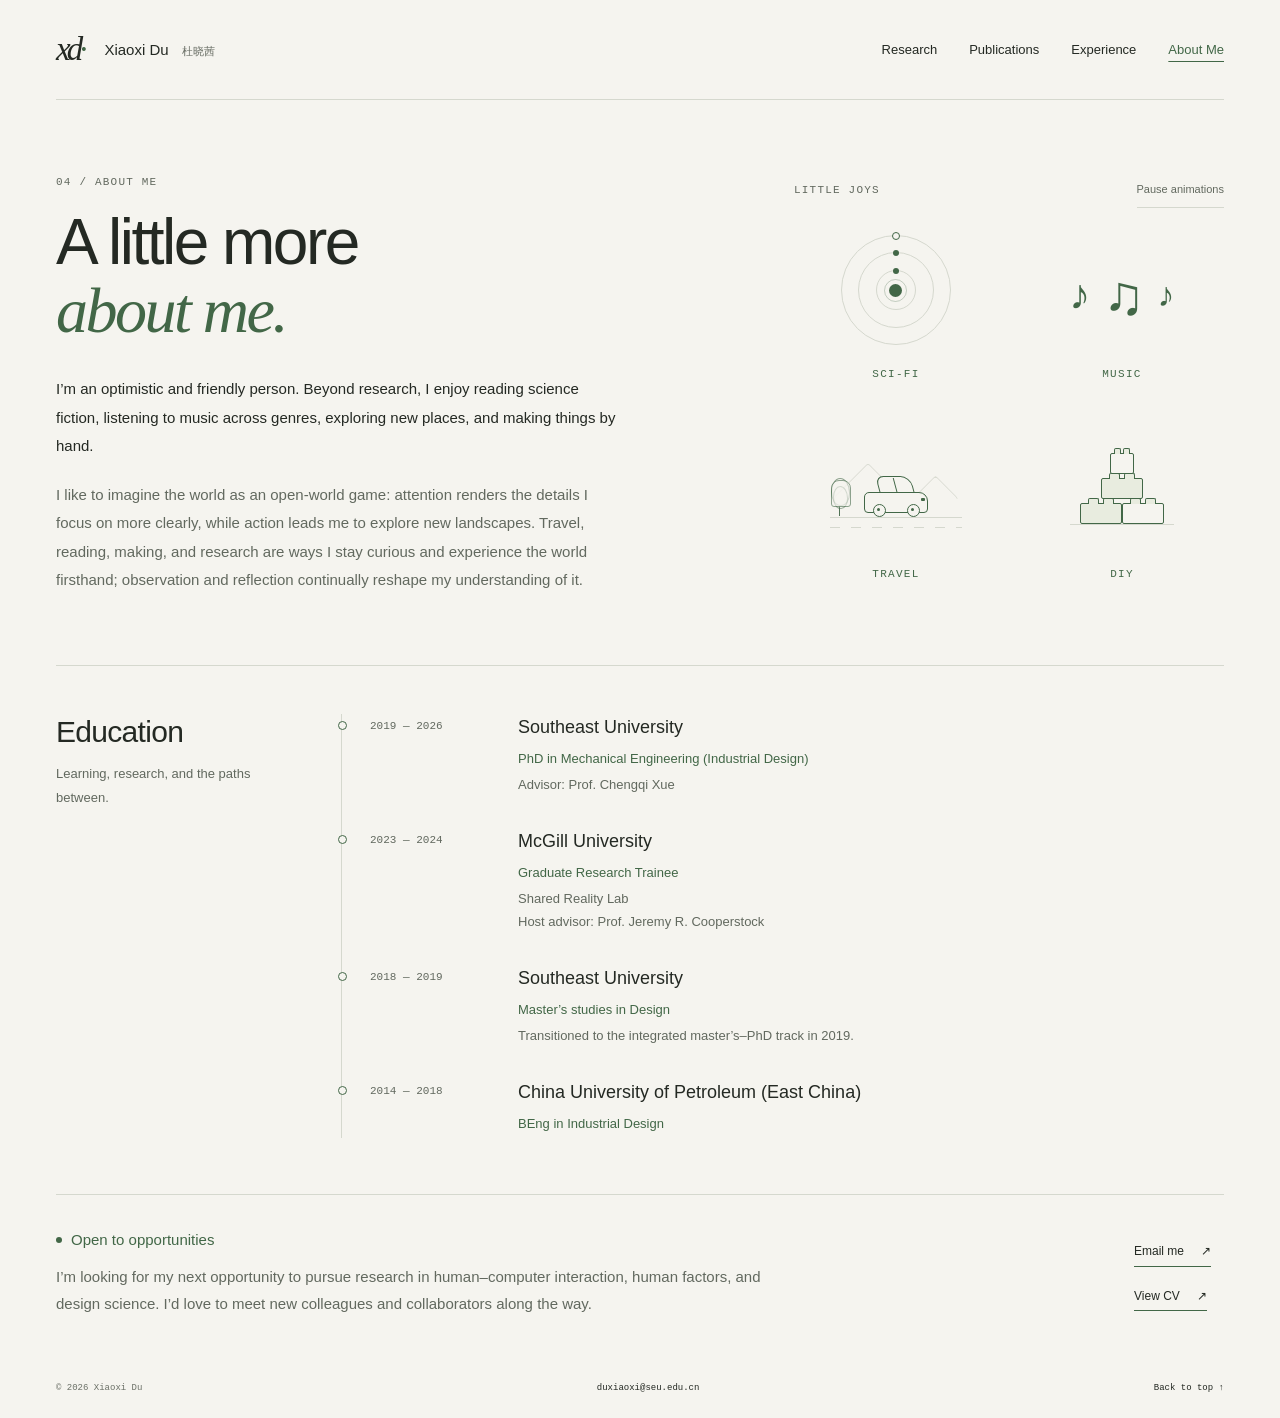
==== about.html @ 515bb48b "Add personal About Me page with animated interests, education, and opportunities" ====
<!doctype html>
<html lang="en">
<head>
  <meta charset="utf-8">
  <meta name="viewport" content="width=device-width, initial-scale=1">
  <meta name="description" content="Meet Xiaoxi Du: an HCI researcher with a designer’s curiosity, a love of science fiction, music, travel, and making, and an interest in new research opportunities.">
  <meta name="theme-color" content="#f5f4ef">
  <meta property="og:title" content="About Me — Xiaoxi Du">
  <meta property="og:description" content="Staying curious through travel, reading, making, and research.">
  <meta property="og:type" content="website">
  <title>About Me — Xiaoxi Du</title>
  <link rel="icon" href="./favicon.svg" type="image/svg+xml">
  <link rel="stylesheet" href="./styles.css?v=about-20261112">
  <link rel="stylesheet" href="./about.css?v=20261112">
  <script src="./about.js?v=20261112" defer></script>
</head>
<body data-page="about">
  <a class="skip-link" href="#main">Skip to content</a>
  <header class="header wrap site-header">
    <a class="identity" href="./index.html" aria-label="Xiaoxi Du, home"><span class="monogram" aria-hidden="true">xd<span>·</span></span><span>Xiaoxi Du <span class="name-zh" lang="zh">杜晓茜</span></span></a>
    <nav class="site-nav" aria-label="Main navigation"><a href="./index.html#research">Research</a><a href="./index.html#publications">Publications</a><a href="./index.html#experience">Experience</a><a href="./about.html" aria-current="page">About Me</a></nav>
  </header>
  <main id="main" class="about-page wrap">
    <div class="ab-top">
      <section class="ab-copy" aria-labelledby="ab-title">
        <div class="ab-eyebrow">04 / ABOUT ME</div>
        <h1 id="ab-title">A little more<br><em>about me.</em></h1>
        <p class="ab-personal">I’m an optimistic and friendly person. Beyond research, I enjoy reading science fiction, listening to music across genres, exploring new places, and making things by hand.</p>
        <p>I like to imagine the world as an open-world game: attention renders the details I focus on more clearly, while action leads me to explore new landscapes. Travel, reading, making, and research are ways I stay curious and experience the world firsthand; observation and reflection continually reshape my understanding of it.</p>
      </section>
      <section class="ab-interests" aria-label="Science fiction, music, travel, and making">
        <div class="ab-interests-heading"><span class="ab-eyebrow" id="ab-interests-title">LITTLE JOYS</span><button type="button" id="ab-motion-toggle" class="ab-motion" hidden aria-controls="ab-hobby-grid">Play animations</button></div>
        <div class="ab-hobbies" id="ab-hobby-grid" data-motion="paused" data-auto-motion="true">
          <figure class="ab-hobby"><div class="ab-scene" role="img" aria-label="Three planets orbit a small sun"><div class="ab-solar" aria-hidden="true"><span class="ab-sun"></span><span class="ab-orbit ab-orbit-one ab-animated"><span class="ab-planet"></span></span><span class="ab-orbit ab-orbit-two ab-animated"><span class="ab-planet"></span></span><span class="ab-orbit ab-orbit-three ab-animated"><span class="ab-planet"></span></span></div></div><figcaption>SCI-FI</figcaption></figure>
          <figure class="ab-hobby"><div class="ab-scene" role="img" aria-label="Three musical notes gently bounce"><div class="ab-notes" aria-hidden="true"><span class="ab-note ab-animated">♪</span><span class="ab-note ab-animated">♫</span><span class="ab-note ab-animated">♪</span></div></div><figcaption>MUSIC</figcaption></figure>
          <figure class="ab-hobby"><div class="ab-scene" role="img" aria-label="A small car travels past trees and distant mountains"><div class="ab-road-scene" aria-hidden="true"><div class="ab-hills ab-animated"><span class="ab-hill-segment"></span><span class="ab-hill-segment"></span></div><span class="ab-tree ab-tree-one ab-animated"></span><span class="ab-tree ab-tree-two ab-animated"></span><span class="ab-tree ab-tree-three ab-animated"></span><span class="ab-road"></span><span class="ab-road-dashes ab-animated"></span><div class="ab-car ab-animated"><span class="ab-car-roof"></span><span class="ab-car-body"></span><span class="ab-wheel ab-wheel-left ab-animated"></span><span class="ab-wheel ab-wheel-right ab-animated"></span></div></div></div><figcaption>TRAVEL</figcaption></figure>
          <figure class="ab-hobby"><div class="ab-scene" role="img" aria-label="Four building blocks stack into a small structure"><div class="ab-building" aria-hidden="true"><span class="ab-base"></span><span class="ab-brick ab-brick-one ab-animated"></span><span class="ab-brick ab-brick-two ab-animated"></span><span class="ab-brick ab-brick-three ab-animated"></span><span class="ab-brick ab-brick-four ab-animated"></span></div></div><figcaption>DIY</figcaption></figure>
        </div>
      </section>

    </div>
    <section class="ab-education" aria-labelledby="ab-education-title">
      <div class="ab-education-heading"><h2 id="ab-education-title">Education</h2><p>Learning, research, and the paths between.</p></div>
      <div class="ab-timeline">
        <article class="ab-education-entry"><span class="ab-date">2019 — 2026</span><div><h3>Southeast University</h3><p class="ab-degree">PhD in Mechanical Engineering (Industrial Design)</p><p>Advisor: Prof. Chengqi Xue</p></div></article>
        <article class="ab-education-entry"><span class="ab-date">2023 — 2024</span><div><h3>McGill University</h3><p class="ab-degree">Graduate Research Trainee</p><p>Shared Reality Lab<br>Host advisor: Prof. Jeremy R. Cooperstock</p></div></article>
        <article class="ab-education-entry"><span class="ab-date">2018 — 2019</span><div><h3>Southeast University</h3><p class="ab-degree">Master’s studies in Design</p><p>Transitioned to the integrated master’s–PhD track in 2019.</p></div></article>
        <article class="ab-education-entry"><span class="ab-date">2014 — 2018</span><div><h3>China University of Petroleum (East China)</h3><p class="ab-degree">BEng in Industrial Design</p></div></article>
      </div>
    </section>
    <section class="ab-next" id="contact" aria-labelledby="ab-open-title">
      <div><h2 class="ab-open" id="ab-open-title">Open to opportunities</h2><p>I’m looking for my next opportunity to pursue research in human–computer interaction, human factors, and design science. I’d love to meet new colleagues and collaborators along the way.</p></div>
      <div class="ab-contact"><a href="mailto:duxiaoxi@seu.edu.cn">Email me <span aria-hidden="true">↗</span></a><a href="./cv.html">View CV <span aria-hidden="true">↗</span></a></div>
    </section>
  </main>
  <footer class="footer wrap"><span>© 2026 Xiaoxi Du</span><a href="mailto:duxiaoxi@seu.edu.cn">duxiaoxi@seu.edu.cn</a><a href="#main">Back to top ↑</a></footer>
</body>
</html>
---- styles.css ----
:root{--paper:#f5f4ef;--ink:#242923;--muted:#6b7067;--line:#d5d8ce;--green:#426747;--soft:#e8ecdf;--serif:Georgia,'Times New Roman',serif;--sans:'Helvetica Neue',Arial,sans-serif;--mono:Consolas,'Courier New',monospace}*{box-sizing:border-box}html{scroll-behavior:smooth;scroll-padding-top:90px}body{margin:0;background:var(--paper);color:var(--ink);font-family:var(--sans);font-size:16px;-webkit-font-smoothing:antialiased}::selection{background:#cedbbd;color:#1d3521}a{color:inherit;text-decoration:none}button{font:inherit}button,a{-webkit-tap-highlight-color:transparent}a:focus-visible,button:focus-visible,[tabindex]:focus-visible{outline:2px solid var(--green);outline-offset:7px}p{line-height:1.75}h1,h2,h3,h4,p{margin-top:0}h1,h2,h3,h4{font-weight:400}em{font-family:var(--serif);font-weight:400}svg{display:block}.wrap{width:calc(100% - 112px);max-width:1328px;margin:auto}.skip-link{position:fixed;top:-60px;left:20px;z-index:10;background:var(--ink);color:white;padding:12px}.skip-link:focus{top:10px}.header{height:100px;display:flex;align-items:center;justify-content:space-between;border-bottom:1px solid var(--line)}.identity{display:flex;align-items:center;gap:16px;font-size:15px;font-weight:500}.monogram{font-family:var(--serif);font-style:italic;font-size:33px;letter-spacing:-4px;padding-right:5px}.monogram span{color:var(--green)}.name-zh{font-size:11px;font-weight:400;color:var(--muted);padding-left:9px}.header nav{display:flex;align-items:center;gap:32px;font-size:13px}.header nav a{transition:color .2s}.header nav a:hover{color:var(--green)}.nav-contact{margin-left:18px}.nav-contact span{padding-left:8px}.hero{padding-top:39px}.eyebrow,.edition,.figure-top,.stage-coordinate,.diagram-label,.research-title>span,.keywords,.timeline-date,.publication-year,.publication-tag,.publication-count,.publication-note,.footer,.heading-note{font-family:var(--mono);font-weight:400}.eyebrow{font-size:11px;letter-spacing:1.4px;line-height:1.7}.status-dot{display:inline-block;width:6px;height:6px;border-radius:50%;background:var(--green);margin:0 9px 1px 0}.hero-top{display:flex;justify-content:space-between;align-items:center}.edition{font-size:10px;letter-spacing:1.2px;color:var(--muted)}.hero-grid{display:grid;grid-template-columns:1.12fr 1fr;gap:35px;align-items:center;padding:40px 0 42px}.hero h1{font-size:clamp(58px,6.45vw,93px);line-height:.99;letter-spacing:-4.5px;margin:0 0 27px;font-weight:400}.hero h1 em{color:var(--green);letter-spacing:-4px}.hero-description{font-size:16px;max-width:365px;color:var(--muted);line-height:1.65;margin-bottom:28px}.hero-links{display:flex;align-items:center;gap:27px}.button{display:inline-flex;align-items:center;gap:28px;background:var(--ink);color:var(--paper);font-size:12px;padding:16px 20px;border:1px solid var(--ink);transition:background .2s,transform .2s}.button:hover{background:var(--green);transform:translateY(-2px)}.text-link{font-size:12px;padding:5px 0;border-bottom:1px solid var(--ink)}.text-link span{margin-left:12px}.text-link:hover{color:var(--green)}.interaction-panel{max-width:540px;width:100%;margin-left:auto;margin-top:12px}.figure-top{display:flex;justify-content:space-between;font-size:9px;letter-spacing:1.2px;padding:0 10px;color:var(--muted)}.live-label{display:flex;align-items:center;gap:7px}.live-label span{width:4px;height:4px;background:var(--green);border-radius:50%}.intent-stage{position:relative;cursor:crosshair;touch-action:pan-y}.intent-stage svg{width:100%;height:auto}.diagram-label{font-size:9px;letter-spacing:2px;fill:var(--muted)}.accent-label{fill:var(--green)}.stage-coordinate{display:flex;justify-content:space-between;font-size:8px;letter-spacing:1px;color:var(--muted);padding:0 10px}.figure-caption{font-size:11px;line-height:1.8;margin:23px 10px 0;padding-left:24px;position:relative}.caption-arrow{position:absolute;left:0;color:var(--green);font-size:17px}.caption-muted{color:var(--muted);font-size:10px}.hero-foot{display:flex;align-items:center;justify-content:space-between;border-top:1px solid var(--line);padding:22px 0;color:var(--muted);font-size:10px}.hero-foot a{color:var(--ink)}.hero-foot a span{margin-left:25px}.section{padding-top:112px;scroll-margin-top:10px}.section-heading{display:grid;grid-template-columns:1fr 2.6fr;gap:35px;align-items:start}.section-heading>.eyebrow{padding-top:12px}h2{font-size:clamp(38px,4vw,58px);line-height:1.13;letter-spacing:-2px;margin-bottom:30px}h2 em{color:var(--green)}.section-intro{margin:0 0 43px calc((100% - 35px)/3.6 + 35px);max-width:510px;color:var(--muted);font-size:15px}.research-list{border-top:1px solid var(--line)}.research-row{display:grid;grid-template-columns:40px 1fr 1.25fr 100px;align-items:start;gap:26px;padding:38px 0;border-bottom:1px solid var(--line)}.row-number{font-family:var(--mono);font-size:10px;color:var(--muted);padding-top:7px}.research-title h3{font-size:26px;letter-spacing:-.8px;margin-bottom:11px}.research-title>span{font-size:8px;letter-spacing:1px;color:var(--muted)}.research-detail p{font-size:13px;line-height:1.8;color:var(--muted);margin-bottom:18px;max-width:470px}.keywords{display:flex;flex-wrap:wrap;gap:9px;font-size:9px;color:var(--green)}.keywords span{background:var(--soft);padding:5px 8px}.research-glyph{width:80px;height:70px;margin-left:auto;color:var(--green);opacity:.8}.heading-note{font-size:10px;color:var(--muted);margin:-12px 0 35px;line-height:1.8}.publication-toolbar{display:flex;align-items:center;justify-content:space-between;padding:6px 0 21px;border-bottom:1px solid var(--line)}.filters{display:flex;gap:9px;flex-wrap:wrap}.filters button{border:0;background:transparent;color:var(--muted);padding:9px 13px;font-size:11px;cursor:pointer;border-radius:2px;transition:background .2s,color .2s}.filters button:hover{background:var(--soft);color:var(--ink)}.filters button.active{background:var(--ink);color:var(--paper)}.filters button span{font-family:var(--mono);font-size:8px;margin-left:4px;opacity:.7}.publication-count{font-size:9px;color:var(--muted)}.publication-item{display:grid;grid-template-columns:80px 1fr 120px;gap:25px;padding:27px 0;border-bottom:1px solid var(--line)}.publication-year{font-size:11px;color:var(--muted);padding-top:5px}.publication-item h3{font-size:19px;line-height:1.5;letter-spacing:-.25px;max-width:890px;margin-bottom:10px}.publication-item h3 a:hover{text-decoration:underline;text-underline-offset:4px;text-decoration-thickness:1px}.publication-authors{font-size:11px;color:var(--muted);margin-bottom:6px;line-height:1.7}.publication-authors strong{color:var(--ink);font-weight:500;border-bottom:1px solid #abb69e}.publication-venue{font-size:11px;color:var(--muted);line-height:1.6;margin:0}.publication-tag{font-size:8px;color:var(--green);letter-spacing:.3px;display:block;text-align:right;padding-top:7px;line-height:1.6}.publication-note{font-size:9px;line-height:1.8;color:var(--muted);margin-top:20px}.about{padding-bottom:110px}.about-grid{display:grid;grid-template-columns:1.3fr 1fr;gap:110px;margin-top:20px}.about-copy{max-width:590px}.about-copy .large-copy{font-size:23px;line-height:1.5;letter-spacing:-.3px;color:var(--ink);margin-bottom:23px}.about-copy p{font-size:13px;color:var(--muted);line-height:1.9;margin-bottom:19px}.about-copy .text-link{display:inline-block;margin-top:10px}.trajectory{border-left:1px solid var(--line);padding-left:40px}.trajectory>.eyebrow{font-size:9px;color:var(--muted);margin-bottom:28px}.timeline-entry{position:relative;margin-bottom:27px}.timeline-entry:last-child{margin-bottom:0}.timeline-entry:before{content:'';position:absolute;left:-44px;top:5px;width:7px;height:7px;background:var(--paper);border:1px solid #899b7e;border-radius:50%}.timeline-date{font-size:9px;color:var(--muted);display:block;margin-bottom:8px}.timeline-entry h4{font-size:15px;line-height:1.5;margin-bottom:5px}.timeline-entry p{font-size:11px;line-height:1.7;color:var(--muted);margin-bottom:0}.practice-grid{display:grid;grid-template-columns:repeat(3,1fr);gap:40px;margin-top:65px;border-top:1px solid var(--line);padding-top:32px}.practice-grid .eyebrow{font-size:8px;color:var(--green)}.practice-grid h3{font-size:18px;line-height:1.45;letter-spacing:-.2px;margin:15px 0 12px}.practice-grid p{font-size:12px;line-height:1.9;color:var(--muted);margin-bottom:0}.contact{background:var(--ink);color:var(--paper)}.contact-inner{padding-top:65px;padding-bottom:54px}.contact .eyebrow{color:#b1bba6}.contact h2{font-size:clamp(42px,5.2vw,72px);margin-top:32px;line-height:1.1;letter-spacing:-2.5px}.contact h2 em{color:#bdcbaa}.contact-bottom{display:grid;grid-template-columns:1fr 1fr;gap:70px;align-items:end;margin-top:40px}.contact-bottom p{font-size:12px;color:#c0c5b9;max-width:360px;line-height:1.9;margin-bottom:0}.contact-email{font-size:clamp(17px,2.2vw,29px);letter-spacing:-.6px;padding-bottom:12px;border-bottom:1px solid #747c6d;display:flex;justify-content:space-between;align-items:center}.contact-email:hover{color:#bdcbaa}.footer{display:flex;justify-content:space-between;align-items:center;gap:20px;font-size:9px;padding-top:25px;padding-bottom:25px;color:var(--muted)}.footer a{color:var(--ink)}
/* Approved paper figures retain their full composition and open at full resolution. */
.publication-content,.publication-copy{min-width:0}.figure-open{overflow:hidden}.paper-figure-dialog{width:min(1180px,calc(100% - 40px),max(420px,calc(61vh * var(--figure-aspect,1) + 92px)),calc(var(--figure-native-width,1200px) + 92px));width:min(1180px,calc(100% - 40px),max(420px,calc(61dvh * var(--figure-aspect,1) + 92px)),calc(var(--figure-native-width,1200px) + 92px));max-height:92vh;max-height:92dvh;padding:0;border:1px solid var(--line);background:var(--paper);color:var(--ink)}.paper-figure-dialog::backdrop{background:rgba(24,30,24,.75)}.figure-dialog-content{padding:25px 30px 28px}.figure-dialog-header{display:flex;justify-content:space-between;align-items:center;gap:20px;margin-bottom:15px}.figure-dialog-close{padding:8px 10px;background:transparent;border:1px solid var(--line);font-size:12px;color:var(--ink);cursor:pointer}.figure-dialog-close span{margin-left:12px}.paper-figure-dialog h2{font-size:19px;line-height:1.5;letter-spacing:-.3px;margin:0 0 20px;max-width:850px}.figure-dialog-image{display:flex;justify-content:center;background:white;padding:15px}.figure-dialog-image img{display:block;max-width:100%;max-height:61vh;max-height:61dvh;width:auto;height:auto;object-fit:contain}.figure-dialog-caption{font-size:12px;line-height:1.7;margin:16px 0 12px;color:var(--muted)}.figure-dialog-links{display:flex;flex-wrap:wrap;gap:12px 30px;font-size:11px}.figure-dialog-links a{border-bottom:1px solid var(--line)}.figure-dialog-links a:hover{color:var(--green)}

@media(max-width:700px){.paper-figure-dialog{width:calc(100% - 20px);max-height:94vh;max-height:94dvh}.figure-dialog-content{padding:18px}.paper-figure-dialog h2{font-size:15px}.figure-dialog-image{padding:8px}.figure-dialog-image img{max-height:53vh;max-height:53dvh}.figure-dialog-caption{font-size:11px}.figure-dialog-header .eyebrow{font-size:9px}}
@media print{.publication-figure,.paper-figure-dialog{display:none}}

.publication-summary{max-width:65ch;margin:12px 0 0;font-size:13px;line-height:1.65;color:var(--ink)}
.publication-item.publication-item-compact{grid-template-columns:max-content minmax(0,1fr);padding:17px 0}
.publication-item-compact h3{margin-bottom:4px}
.publication-item-compact .publication-authors{margin-bottom:0}
.publication-corresponding{margin-left:1px;color:var(--green);font-weight:700}
.publication-reference{display:inline-block;margin-top:6px;font-size:11px;color:var(--green);text-decoration:underline;text-underline-offset:3px}
@media(max-width:360px){.hero .hero-copy h1{font-size:48px}.hero .hero-grid{grid-template-columns:minmax(0,1fr)}}
/* The CV shares the same type and visual language and also works on paper. */
.cv-main{max-width:900px;padding-top:65px;padding-bottom:70px}.cv-title{font-size:64px;letter-spacing:-3px;margin-bottom:12px}.cv-subtitle{color:var(--muted);font-size:15px}.cv-actions{display:flex;gap:24px;align-items:center;margin:27px 0 40px}.cv-actions button{cursor:pointer}.cv-section{border-top:1px solid var(--line);padding-top:25px;margin-top:30px}.cv-section h2{font-size:28px;letter-spacing:-.8px}.cv-section h3{font-size:17px;margin:23px 0 6px}.cv-section p,.cv-section li{font-size:13px;color:var(--muted);line-height:1.8}.cv-section ul{padding-left:19px}.cv-section .publication-item{grid-template-columns:50px 1fr;gap:20px;padding:20px 0}.cv-section .publication-tag{display:none}.cv-section .publication-item h3{font-size:14px;margin:0 0 8px}.cv-section .publication-authors,.cv-section .publication-venue{font-size:10px}
@media(min-width:1500px){.hero-grid{padding-top:60px;padding-bottom:60px}.hero h1{font-size:100px}}@media(max-width:1000px){.wrap{width:calc(100% - 64px)}.hero h1{font-size:68px;letter-spacing:-3.8px}.hero h1 em{letter-spacing:-3.8px}.hero-grid{gap:15px}.header nav{gap:20px}.name-zh{display:none}.research-row{grid-template-columns:27px .85fr 1.3fr 60px;gap:20px}.research-title h3{font-size:22px}.research-glyph{width:60px}.about-grid{gap:65px}.practice-grid{gap:27px}.publication-item{grid-template-columns:52px 1fr 80px;gap:20px}.section{padding-top:85px}}@media(max-width:700px){html{scroll-padding-top:28px}.wrap{width:calc(100% - 40px)}.header{height:78px}.identity{gap:11px;font-size:13px}.monogram{font-size:29px}.header nav{gap:17px;font-size:11px}.header nav a:nth-child(3),.nav-contact{display:none}.hero{padding-top:26px}.eyebrow{font-size:9px;letter-spacing:1px}.edition{font-size:8px}.hero-grid{grid-template-columns:1fr;padding-top:32px;padding-bottom:25px;gap:40px}.hero h1{font-size:clamp(56px,12.5vw,84px);line-height:1.02;letter-spacing:-3.6px}.hero h1 em{letter-spacing:-3px}.hero-description{font-size:14px;max-width:330px;margin-bottom:23px}.hero-links{gap:25px}.button{font-size:11px;padding:14px 16px}.interaction-panel{max-width:470px;margin:10px auto 0}.figure-top{font-size:8px}.figure-caption{margin-top:20px}.hero-foot{gap:20px;font-size:9px;line-height:1.7;align-items:start;padding:18px 0}.hero-foot>span{max-width:185px}.hero-foot a{text-align:right;max-width:115px}.hero-foot a span{margin-left:5px}.section{padding-top:65px}.section-heading{grid-template-columns:1fr;gap:20px}.section-heading>.eyebrow{padding-top:0}h2{font-size:38px;letter-spacing:-1.7px;margin-bottom:20px}.section-intro{margin:0 0 30px;font-size:14px}.research-row{grid-template-columns:25px 1fr 55px;gap:15px;padding:27px 0}.research-title h3{font-size:23px;margin-bottom:9px}.research-title>span{font-size:7px}.research-detail{grid-column:2/4;grid-row:2}.research-detail p{font-size:12px;margin-bottom:14px}.research-glyph{grid-column:3;grid-row:1;width:50px;height:50px}.keywords{font-size:8px}.heading-note{margin:0 0 25px;font-size:9px}.publication-toolbar{align-items:flex-start;gap:15px}.filters{gap:3px}.filters button{padding:8px 9px;font-size:10px}.publication-count{font-size:8px;padding-top:10px;white-space:nowrap}.publication-item{grid-template-columns:33px 1fr;gap:12px;padding:23px 0}.publication-year{font-size:9px}.publication-item h3{font-size:16px;line-height:1.5}.publication-authors,.publication-venue{font-size:10px}.publication-tag{grid-column:2;text-align:left;padding:0}.publication-note{font-size:8px}.about-grid{grid-template-columns:1fr;gap:40px;margin-top:4px}.about-copy .large-copy{font-size:21px}.about-copy p{font-size:13px}.trajectory{margin-left:4px;padding-left:27px}.timeline-entry:before{left:-31px}.practice-grid{grid-template-columns:1fr;gap:26px;margin-top:40px;padding-top:27px}.practice-grid article{max-width:460px}.practice-grid h3{margin:10px 0}.about{padding-bottom:65px}.contact-inner{padding-top:40px;padding-bottom:35px}.contact h2{font-size:43px;letter-spacing:-1.9px;margin-top:27px}.contact-bottom{grid-template-columns:1fr;gap:27px;margin-top:28px}.contact-email{font-size:24px}.footer{font-size:8px;padding-top:20px;padding-bottom:20px}.footer>span:nth-child(2){display:none}.cv-main{padding-top:35px}.cv-title{font-size:50px}.cv-section .publication-item{grid-template-columns:33px 1fr;gap:10px}}
/* Research framework: editable text and vector icons at every screen size. */
.research-framework{--framework-gap:48px;margin:0 0 52px}
.framework-heading,.framework-meta,.framework-label,.framework-loop p{font-family:var(--mono);font-weight:400;font-size:10px;letter-spacing:1.2px;line-height:1.6}
.framework-heading{padding-bottom:16px;margin-bottom:28px;border-bottom:1px solid var(--line);color:var(--green)}
.framework-stages{display:grid;grid-template-columns:repeat(3,minmax(0,1fr));gap:var(--framework-gap)}
.framework-card{position:relative;display:flex;flex-direction:column;min-width:0;padding:26px;background:#fbfbf7;border:1px solid var(--line);border-radius:22px;box-shadow:0 4px 16px rgba(36,41,35,.035)}
.framework-card:before{content:"";position:absolute;top:26px;left:26px;width:28px;height:2px;background:var(--green);border-radius:2px}
.framework-card:not(:last-child):after,.framework-process li:not(:last-child):after{content:"→";position:absolute;right:-38px;top:50%;width:28px;text-align:center;transform:translateY(-50%);font-size:26px;line-height:1;color:#809179}
.framework-meta{display:flex;align-items:center;gap:16px;min-height:32px;margin:12px 0 12px;padding-right:50px;font-size:clamp(8px,.75vw,10px);letter-spacing:1px;color:var(--green)}
.framework-letter{flex:none;font-family:var(--serif);font-style:italic;font-size:21px;line-height:1}
.framework-icon{position:absolute;right:24px;top:20px;width:48px;height:48px;color:var(--green)}
.framework-card h3{font-size:clamp(21px,2.1vw,28px);letter-spacing:-.5px;line-height:1.2;margin:0 0 18px}
.framework-question{min-height:81px;font-size:17px;line-height:1.6;color:var(--muted);margin:0 0 20px}
.framework-focus{margin-top:auto;padding-top:14px;border-top:1px solid var(--line)}
.framework-label{display:block;margin-bottom:9px;color:var(--muted)}
.framework-focus ul{list-style:none;padding:0;margin:0;color:var(--green);font-size:15px;line-height:1.55}
.framework-loop{position:relative;height:64px;margin-top:14px;text-align:center}
.framework-loop-line{position:absolute;top:0;left:calc((100% - 2 * var(--framework-gap))/6);right:calc((100% - 2 * var(--framework-gap))/6);height:36px;border:1px solid #a3af9c;border-top:0;border-radius:0 0 10px 10px}
.framework-loop-line:before{content:"";position:absolute;top:1px;left:-3px;width:5px;height:5px;border-left:1px solid #809179;border-top:1px solid #809179;transform:rotate(45deg)}
.framework-loop p{position:relative;top:26px;display:inline-block;margin:0;padding:0 20px;background:var(--paper);color:var(--muted)}
.framework-return{display:none}
.framework-process{display:grid;grid-template-columns:repeat(3,minmax(0,1fr));gap:var(--framework-gap);padding:22px 0 0;margin:18px 0 26px;border-top:1px solid var(--line);list-style:none;text-align:center}
.framework-process li{position:relative;min-width:0;font-size:clamp(16px,1.5vw,20px);letter-spacing:-.3px;line-height:1.4}
.framework-goal{text-align:center;margin:0 auto;max-width:1000px;color:var(--muted);font-size:15px;line-height:1.75}
.research .row-number{font-family:var(--serif);font-size:21px;font-style:italic;color:var(--green);padding-top:0}
.research-title>span{display:block;font-size:9px;line-height:1.8}
.research-detail>p{font-size:14px;max-width:none}
.research-focus>span{font-family:var(--mono);font-size:9px;letter-spacing:1px;color:var(--muted)}
.research-focus>p{margin:6px 0 0;font-size:13px;line-height:1.7;color:var(--green)}
.research .research-glyph{width:64px;height:64px}
@media(max-width:1000px){
  .research-framework{--framework-gap:32px;margin-bottom:38px}
  .framework-stages{grid-template-columns:1fr}
  .framework-card{padding:24px}
  .framework-card:before{top:24px;left:24px}
  .framework-meta{margin:12px 0;font-size:10px;min-height:26px}
  .framework-card h3{font-size:26px;margin-bottom:14px}
  .framework-question{min-height:0;margin-bottom:20px;font-size:16px}
  .framework-desktop-break{display:none}
  .framework-focus ul{display:flex;flex-wrap:wrap;gap:3px 24px}
  .framework-card:not(:last-child):after{content:"↓";right:auto;top:auto;left:50%;bottom:-29px;transform:translateX(-50%);font-size:24px}
  .framework-loop{height:auto;margin:22px 0 0}
  .framework-loop-line{display:none}
  .framework-loop p{top:0;padding:0;font-size:9px;line-height:1.8}
  .framework-return{display:inline-block;margin-right:6px;color:var(--green);font-size:17px;vertical-align:-1px}
  .framework-process{gap:32px;margin:22px 0}
  .framework-process li{font-size:16px}
  .framework-process li:not(:last-child):after{right:-30px;font-size:21px}
  .framework-goal{font-size:14px}
  .research .research-glyph{width:54px;height:54px}
}
@media(max-width:700px){
  .framework-heading{font-size:9px;margin-bottom:22px}
  .framework-card{padding:22px}
  .framework-card:before{top:22px;left:22px}
  .framework-meta{gap:12px;font-size:9px;letter-spacing:.8px;min-height:30px}
  .framework-icon{top:19px;right:20px;width:44px;height:44px}
  .framework-card h3{font-size:24px}
  .framework-focus ul{display:block;font-size:14px}
  .framework-label{font-size:9px}
  .framework-process{grid-template-columns:1fr;gap:28px;padding-top:22px}
  .framework-process li:not(:last-child):after{content:"↓";right:auto;top:auto;bottom:-25px;left:50%;transform:translateX(-50%);font-size:20px}
  .framework-goal{font-size:13px}
  .research .research-detail{grid-column:1/-1}
  .research-detail>p{font-size:14px}
  .research-title>span{font-size:8px}
  .research .research-glyph{width:48px;height:48px}
}
@media(prefers-reduced-motion:reduce){html{scroll-behavior:auto}*,*:before,*:after{transition:none!important;animation:none!important}}@media print{body{background:#fff;color:#111}.header,.cv-actions,.footer,.skip-link{display:none}.cv-main{width:100%;max-width:none;padding:0}.cv-title{font-size:36px;letter-spacing:-1px}.cv-section{margin-top:20px;padding-top:15px}.cv-section h2{font-size:22px;break-after:avoid}.cv-section h3{break-after:avoid}.publication-item{break-inside:avoid}.publication-item h3{font-size:12px}.cv-section a{color:inherit}.cv-section p,.cv-section li{font-size:11px}a[href^="mailto"]:after{content:''}@page{size:A4;margin:19mm}}

/* Publication cards and the compact bibliography share complete author lists. */
.publications .publication-toolbar{flex-wrap:wrap;gap:14px;padding-bottom:18px}
.publications .filters{gap:8px}
.publications .filters button{min-height:44px;padding:10px 14px;font-size:12px;border-radius:5px}
.publications .filters button span{font-size:10px;margin-left:6px}
.publications .publication-count{font-size:10px;line-height:1.7;white-space:nowrap}
.publications .publication-item{padding:28px 0}
.publications .publication-card{grid-template-columns:300px minmax(0,1fr);gap:32px;align-items:start}
.publications .publication-card-text-only{grid-template-columns:minmax(0,1fr)}
.publications .publication-figure{margin:0;width:100%;max-width:420px}
.publications .publication-figure-button{display:block;position:relative;width:100%;aspect-ratio:3/2;height:auto;padding:13px;background:#fff;border:1px solid var(--line);border-radius:12px;cursor:zoom-in;overflow:hidden;transition:border-color .2s}
.publications .publication-figure-button:hover{border-color:var(--green)}
.publications .publication-figure-button img{display:block;width:100%;height:100%;object-fit:contain}
.publications .figure-expand{position:absolute;right:8px;bottom:7px;font-size:12px;color:var(--green);line-height:1;background:#fff;padding:3px}
.publications .publication-meta{display:flex;flex-wrap:wrap;gap:6px 15px;margin:0 0 9px;font-family:var(--mono);font-size:10px;line-height:1.7;letter-spacing:.35px;color:var(--green)}
.publications .publication-item h3{max-width:none;margin:0 0 10px;font-size:22px;line-height:1.4;letter-spacing:-.3px;overflow-wrap:break-word}
.publications .publication-authors{font-size:12px;line-height:1.8;margin-bottom:9px}
.publications .publication-summary{font-size:14px;line-height:1.75;max-width:80ch;margin:0 0 14px}
.publications .publication-links{display:flex;flex-wrap:wrap;gap:12px 24px;font-size:12px;line-height:1.7;margin-top:14px}
.publications .publication-links a{display:inline-block;padding:3px 0;border-bottom:1px solid var(--line)}
.publications .publication-links a:hover{color:var(--green);border-color:var(--green)}
.publications .publication-item-compact{grid-template-columns:48px minmax(0,1fr);gap:20px;padding:20px 0}
.publications .publication-item-compact h3{font-size:19px;line-height:1.5;margin-bottom:5px}
.publications .publication-item-compact .publication-authors{margin-bottom:0}
.publications .publication-item-compact .publication-links{margin-top:5px;font-size:11px}
.publication-corresponding{font-weight:400}
.figure-dialog-close{min-height:44px}
@media(max-width:1000px){
  .publications .publication-card{grid-template-columns:240px minmax(0,1fr);gap:24px}
  .publications .publication-card-text-only{grid-template-columns:minmax(0,1fr)}
  .publications .publication-item h3{font-size:21px}
  .publications .publication-item-compact h3{font-size:18px}
}
@media(max-width:700px){
  .publications .publication-toolbar{gap:9px;padding-bottom:16px}
  .publications .filters{gap:5px}
  .publications .filters button{font-size:11px;padding:9px 10px}
  .publications .publication-count{padding:0;font-size:9px}
  .publications .publication-card{grid-template-columns:minmax(0,1fr);gap:20px;padding:25px 0}
  .publications .publication-meta{font-size:9px;gap:5px 12px}
  .publications .publication-item h3{font-size:20px}
  .publications .publication-authors{font-size:12px}
  .publications .publication-summary{font-size:13px}
  .publications .publication-item-compact{grid-template-columns:34px minmax(0,1fr);gap:11px;padding:20px 0}
  .publications .publication-item-compact h3{font-size:17px}
  .publications .publication-item-compact .publication-authors{font-size:11px}
}

/* Shared navigation for the standalone About page and the homepage. */
.site-header .site-nav a,.site-header .site-nav a:nth-child(3){display:inline-flex;align-items:center;min-height:36px}
.site-header .site-nav a[aria-current="page"]{color:var(--green);text-decoration:underline;text-underline-offset:7px;text-decoration-thickness:1px}
.experience-summary{padding-bottom:90px}
.experience-summary .practice-grid{margin-top:5px}
.about-page-link{margin:30px 0 0}
@media(max-width:700px){.site-header{height:auto;min-height:100px;padding:16px 0 8px;flex-wrap:wrap;gap:6px}.site-header .site-nav{width:100%;justify-content:space-between;gap:8px;font-size:11px}.site-header .site-nav a{min-height:44px}.experience-summary{padding-bottom:55px}}
---- about.css ----
/* About Me: approved personal layout and four native illustrations. */
.about-page{--ab-paper:var(--paper);--ab-ink:var(--ink);--ab-muted:#62695f;--ab-line:var(--line);--ab-green:var(--green);--ab-soft:var(--soft)}
.about-page .ab-eyebrow{font:11px/1.7 var(--mono);letter-spacing:1.2px;color:var(--ab-muted)}
.about-page .ab-top{display:grid;grid-template-columns:1.15fr 1fr;align-items:center;gap:clamp(45px,6vw,90px);padding:72px 0 70px}
.about-page .ab-copy{min-width:0;max-width:590px}
.about-page h1{font-size:clamp(50px,5vw,72px);line-height:1.06;letter-spacing:-2.5px;margin:18px 0 30px}
.about-page h1 em{color:var(--ab-green)}
.about-page .ab-copy p{font-size:15px;line-height:1.9;color:var(--ab-muted);margin:20px 0 0;max-width:560px}
.about-page .ab-copy .ab-personal{color:var(--ab-ink)}
.about-page .ab-interests{min-width:0;width:100%;max-width:430px;justify-self:end}
.about-page .ab-interests-heading{display:flex;align-items:center;justify-content:space-between;gap:10px;padding-bottom:12px}
.about-page .ab-motion{font:11px/1.5 var(--sans);color:var(--ab-muted);background:transparent;border:0;border-bottom:1px solid var(--ab-line);padding:8px 0;cursor:pointer;min-height:36px}
.about-page .ab-motion:hover{color:var(--ab-green)}
.about-page .ab-hobbies{display:grid;grid-template-columns:repeat(2,minmax(0,1fr));gap:24px 22px}
.about-page .ab-hobby{margin:0;min-width:0;text-align:center;position:relative}
.about-page .ab-scene{width:140px;max-width:100%;height:140px;margin:auto;position:relative;display:grid;place-items:center;color:var(--ab-green)}
.about-page .ab-hobby figcaption{font:11px/1.7 var(--mono);letter-spacing:1.3px;color:var(--ab-green);padding:5px 0 12px}
.about-page .ab-hobbies[data-motion="paused"] .ab-animated,.about-page .ab-hobbies[data-motion="paused"] .ab-animated::before,.about-page .ab-hobbies[data-motion="paused"] .ab-animated::after{animation-play-state:paused!important}
    .about-page .ab-solar{position:relative;width:120px;height:120px}
    .about-page .ab-sun{position:absolute;width:13px;height:13px;left:calc(50% - 6.5px);top:calc(50% - 6.5px);border-radius:50%;background:var(--ab-green)}
    .about-page .ab-sun::after{content:"";position:absolute;inset:-5px;border:1px solid var(--ab-green);border-radius:50%;opacity:.28}
    .about-page .ab-orbit{position:absolute;left:50%;top:50%;border:1px solid var(--ab-line);border-radius:50%;animation:ab-orbit 17s linear infinite}
    .about-page .ab-orbit-one{width:40px;height:40px;margin:-20px;animation-duration:13s;animation-delay:-2s}
    .about-page .ab-orbit-two{width:76px;height:76px;margin:-38px;animation-duration:21s;animation-delay:-12s}
    .about-page .ab-orbit-three{width:110px;height:110px;margin:-55px;animation-duration:30s;animation-delay:-6s}
    .about-page .ab-planet{position:absolute;left:50%;top:0;width:6px;height:6px;margin:-3px;border-radius:50%;background:var(--ab-green)}
    .about-page .ab-orbit-three .ab-planet{width:8px;height:8px;margin:-4px;background:var(--ab-paper);border:1.5px solid var(--ab-green)}
    @keyframes ab-orbit{to{transform:rotate(360deg)}}
    .about-page .ab-notes{display:flex;align-items:center;justify-content:center;gap:13px;padding-top:10px;width:100%;height:100%}
    .about-page .ab-note{display:inline-block;font-family:"Segoe UI Symbol",Georgia,serif;font-size:42px;line-height:1;font-weight:400;animation:ab-note-hop 2.2s ease-in-out infinite}
    .about-page .ab-note:nth-child(2){font-size:55px;animation-delay:-.7s;animation-duration:2.5s}
    .about-page .ab-note:nth-child(3){font-size:34px;animation-delay:-1.4s}
    @keyframes ab-note-hop{0%,100%{transform:translateY(6px) rotate(-3deg)}50%{transform:translateY(-8px) rotate(3deg)}}
    .about-page .ab-road-scene{width:132px;height:110px;position:relative;overflow:hidden}
    .about-page .ab-hills{position:absolute;left:0;top:8px;display:flex;width:264px;height:56px;opacity:.85;animation:ab-hills-pass 25s linear infinite;pointer-events:none}
    .about-page .ab-hill-segment{position:relative;flex:0 0 132px;height:56px;overflow:hidden}
    .about-page .ab-hill-segment::before,.about-page .ab-hill-segment::after{content:"";position:absolute;width:49px;height:49px;border-top:1px solid var(--ab-line);border-left:1px solid var(--ab-line);border-radius:4px;transform:rotate(45deg);left:13px;top:30px}
    .about-page .ab-hill-segment::after{left:89px;top:39px;width:32px;height:32px}
    .about-page .ab-tree{position:absolute;bottom:29px;left:0;width:20px;height:38px;color:var(--ab-green);opacity:.58;animation:ab-trees-pass 10s linear infinite;pointer-events:none}
    .about-page .ab-tree::before{content:"";position:absolute;left:9px;bottom:0;width:1px;height:17px;background:currentColor}
    .about-page .ab-tree::after{content:"";position:absolute;left:1px;top:0;width:17px;height:26px;border:1px solid currentColor;border-radius:48% 52% 45% 50%;background:var(--ab-paper)}
    .about-page .ab-tree-one{animation-delay:-1s}
    .about-page .ab-tree-two{height:30px;animation-delay:-4.5s;opacity:.48}
    .about-page .ab-tree-two::after{top:0;left:3px;width:13px;height:21px}
    .about-page .ab-tree-three{height:40px;animation-delay:-7.6s}
    .about-page .ab-tree-three::after{left:1px;top:4px;width:18px;height:25px;border-radius:8px 8px 3px 3px}
    @keyframes ab-hills-pass{to{transform:translateX(-132px)}}
    @keyframes ab-trees-pass{from{transform:translateX(154px)}to{transform:translateX(-25px)}}
    .about-page .ab-road{position:absolute;left:0;right:0;bottom:27px;height:1px;background:var(--ab-line)}
    .about-page .ab-road-dashes{position:absolute;left:0;right:0;bottom:17px;height:1px;background:repeating-linear-gradient(to right,var(--ab-line) 0,var(--ab-line) 10px,transparent 10px,transparent 21px);animation:ab-road 1.7s linear infinite}
    .about-page .ab-car{position:absolute;width:66px;height:42px;bottom:28px;left:33px;animation:ab-drive 4.5s ease-in-out infinite}
    .about-page .ab-car-roof{position:absolute;width:35px;height:21px;left:15px;top:1px;border:1.5px solid var(--ab-green);border-radius:8px 10px 0 0;transform:skewX(15deg);background:var(--ab-paper)}
    .about-page .ab-car-roof::after{content:"";position:absolute;left:16px;top:1px;bottom:0;border-left:1px solid var(--ab-green)}
    .about-page .ab-car-body{position:absolute;width:64px;height:21px;left:1px;top:17px;border:1.5px solid var(--ab-green);border-radius:5px 9px 4px 4px;background:var(--ab-paper)}
    .about-page .ab-car-body::after{content:"";position:absolute;right:2px;top:5px;width:4px;height:3px;border-radius:1px;background:var(--ab-green)}
    .about-page .ab-wheel{position:absolute;bottom:0;width:13px;height:13px;border:1.5px solid var(--ab-green);border-radius:50%;background:var(--ab-paper);animation:ab-orbit 2.2s linear infinite}
    .about-page .ab-wheel::after{content:"";position:absolute;width:3px;height:3px;border-radius:50%;background:var(--ab-green);left:3.5px;top:3.5px}
    .about-page .ab-wheel-left{left:10px}.about-page .ab-wheel-right{right:9px}
    @keyframes ab-road{to{background-position:-21px 0}}
    @keyframes ab-drive{0%,100%{transform:translateX(-10px) translateY(0)}50%{transform:translateX(12px) translateY(-1.5px)}}
    .about-page .ab-building{position:relative;width:132px;height:110px}
    .about-page .ab-base{position:absolute;left:14px;right:14px;bottom:20px;border-top:1px solid var(--ab-line)}
    .about-page .ab-brick{position:absolute;height:21px;width:42px;border:1.5px solid var(--ab-green);border-radius:2px;background:var(--ab-soft);animation-duration:7.6s;animation-timing-function:ease-in-out;animation-iteration-count:infinite}
    .about-page .ab-brick::before,.about-page .ab-brick::after{content:"";position:absolute;top:-6px;width:9px;height:5px;border:1.5px solid var(--ab-green);border-bottom:0;border-radius:2px 2px 0 0;background:var(--ab-soft)}
    .about-page .ab-brick::before{left:7px}.about-page .ab-brick::after{right:7px}
    .about-page .ab-brick-one{left:24px;bottom:21px;animation-name:ab-stack-one}
    .about-page .ab-brick-two{left:66px;bottom:21px;animation-name:ab-stack-two;background:var(--ab-paper)}
    .about-page .ab-brick-three{left:45px;bottom:46px;animation-name:ab-stack-three}
    .about-page .ab-brick-four{left:54px;bottom:71px;width:24px;animation-name:ab-stack-four;background:var(--ab-paper)}
    .about-page .ab-brick-four::before{left:3px;width:5px}.about-page .ab-brick-four::after{right:3px;width:5px}
    @keyframes ab-stack-one{0%{opacity:0;transform:translateY(-22px)}12%,82%{opacity:1;transform:translateY(0)}92%,100%{opacity:0;transform:translateY(0)}}
    @keyframes ab-stack-two{0%,14%{opacity:0;transform:translateY(-22px)}26%,82%{opacity:1;transform:translateY(0)}92%,100%{opacity:0;transform:translateY(0)}}
    @keyframes ab-stack-three{0%,29%{opacity:0;transform:translateY(-22px)}41%,82%{opacity:1;transform:translateY(0)}92%,100%{opacity:0;transform:translateY(0)}}
    @keyframes ab-stack-four{0%,45%{opacity:0;transform:translateY(-20px)}57%,82%{opacity:1;transform:translateY(0)}92%,100%{opacity:0;transform:translateY(0)}}

/* A completed stack stays legible when motion is off or unavailable. */
.about-page .ab-brick{animation-delay:-4.8s}
.about-page .ab-education{display:grid;grid-template-columns:230px minmax(0,1fr);gap:55px;border-top:1px solid var(--ab-line);padding:48px 0 56px}
.about-page h2{font-size:30px;line-height:1.2;letter-spacing:-.7px;margin:0}
.about-page .ab-education-heading p{font-size:13px;line-height:1.8;color:var(--ab-muted);margin:12px 0 0}
.about-page .ab-timeline{border-left:1px solid var(--ab-line);padding-left:28px}
.about-page .ab-education-entry{position:relative;display:grid;grid-template-columns:120px minmax(0,1fr);gap:28px;margin-bottom:32px}
.about-page .ab-education-entry:last-child{margin-bottom:0}
.about-page .ab-education-entry::before{content:"";position:absolute;left:-32px;top:7px;width:7px;height:7px;border:1px solid var(--ab-green);border-radius:50%;background:var(--ab-paper)}
.about-page .ab-date{font:11px/1.8 var(--mono);color:var(--ab-muted);padding-top:3px}
.about-page .ab-education-entry h3{font-size:18px;line-height:1.5;margin:0 0 6px}
.about-page .ab-education-entry p{font-size:13px;line-height:1.8;color:var(--ab-muted);margin:0}
.about-page .ab-education-entry .ab-degree{color:var(--ab-green);margin-bottom:2px}
.about-page .ab-next{display:grid;grid-template-columns:minmax(0,1fr) auto;align-items:center;gap:50px;padding:36px 0 40px;border-top:1px solid var(--ab-line)}
.about-page h2.ab-open{display:flex;align-items:center;gap:9px;font-size:15px;letter-spacing:0;color:var(--ab-green);margin:0 0 14px}
.about-page .ab-open::before{content:"";width:6px;height:6px;border-radius:50%;background:var(--ab-green);flex-shrink:0}
.about-page .ab-next p{font-size:15px;line-height:1.85;color:var(--ab-muted);max-width:740px;margin:0}
.about-page .ab-contact{display:flex;align-items:flex-start;flex-direction:column;gap:15px;min-width:90px}
.about-page .ab-contact a{font-size:12px;line-height:1.7;border-bottom:1px solid var(--ab-green);padding:4px 0}
.about-page .ab-contact a span{margin-left:14px}
.about-page .ab-contact a:hover{color:var(--ab-green)}
@media(max-width:980px){.about-page .ab-top{gap:42px}.about-page .ab-copy p{font-size:14px}.about-page .ab-education{grid-template-columns:180px minmax(0,1fr);gap:30px}.about-page .ab-education-entry{grid-template-columns:105px minmax(0,1fr);gap:20px}}
@media(max-width:820px){.about-page .ab-top{grid-template-columns:1fr;gap:35px;padding:45px 0}.about-page .ab-copy{max-width:650px}.about-page h1{font-size:56px}.about-page .ab-copy p{font-size:15px;max-width:650px}.about-page .ab-hobbies{grid-template-columns:repeat(4,minmax(0,1fr));gap:8px}.about-page .ab-interests{max-width:none;border-top:1px solid var(--ab-line);padding-top:20px}.about-page .ab-education-entry{grid-template-columns:1fr;gap:4px}}
@media(max-width:600px){.about-page h1{font-size:47px;letter-spacing:-1.7px}.about-page .ab-copy p{font-size:14px}.about-page .ab-hobbies{grid-template-columns:repeat(2,minmax(0,1fr));gap:18px 12px}.about-page .ab-top{padding-bottom:35px}.about-page .ab-education{grid-template-columns:1fr;gap:27px;padding:33px 0 40px}.about-page .ab-education-heading p br{display:none}.about-page .ab-education-entry{grid-template-columns:100px minmax(0,1fr);gap:14px}.about-page .ab-timeline{padding-left:20px}.about-page .ab-education-entry::before{left:-24px}.about-page .ab-education-entry h3{font-size:16px}.about-page .ab-next{grid-template-columns:1fr;gap:22px}.about-page .ab-next p{font-size:14px}.about-page .ab-contact{flex-direction:row;flex-wrap:wrap;gap:25px}}
@media(max-width:400px){.about-page .ab-education-entry{grid-template-columns:1fr;gap:4px}.about-page .ab-scene{width:120px}.about-page .ab-road-scene,.about-page .ab-building{width:120px}.about-page .ab-car{left:27px}.about-page .ab-notes{gap:10px}}
@media(pointer:coarse){.about-page .ab-motion,.about-page .ab-contact a{min-height:44px}.about-page .ab-motion{padding-left:8px;padding-right:8px}.about-page .ab-contact a{display:flex;align-items:center}}
@media(prefers-reduced-motion:reduce){.about-page .ab-hobbies[data-auto-motion="true"] .ab-animated{animation-play-state:paused!important}}
@media print{.about-page .ab-top{padding-top:20px;grid-template-columns:1fr 1fr}.about-page .ab-animated{animation:none!important}.about-page .ab-brick{opacity:1;transform:none}.about-page .ab-tree-one{transform:translateX(10px)}.about-page .ab-tree-two{transform:translateX(105px)}.about-page .ab-motion{display:none}.about-page .ab-education-entry{break-inside:avoid}}
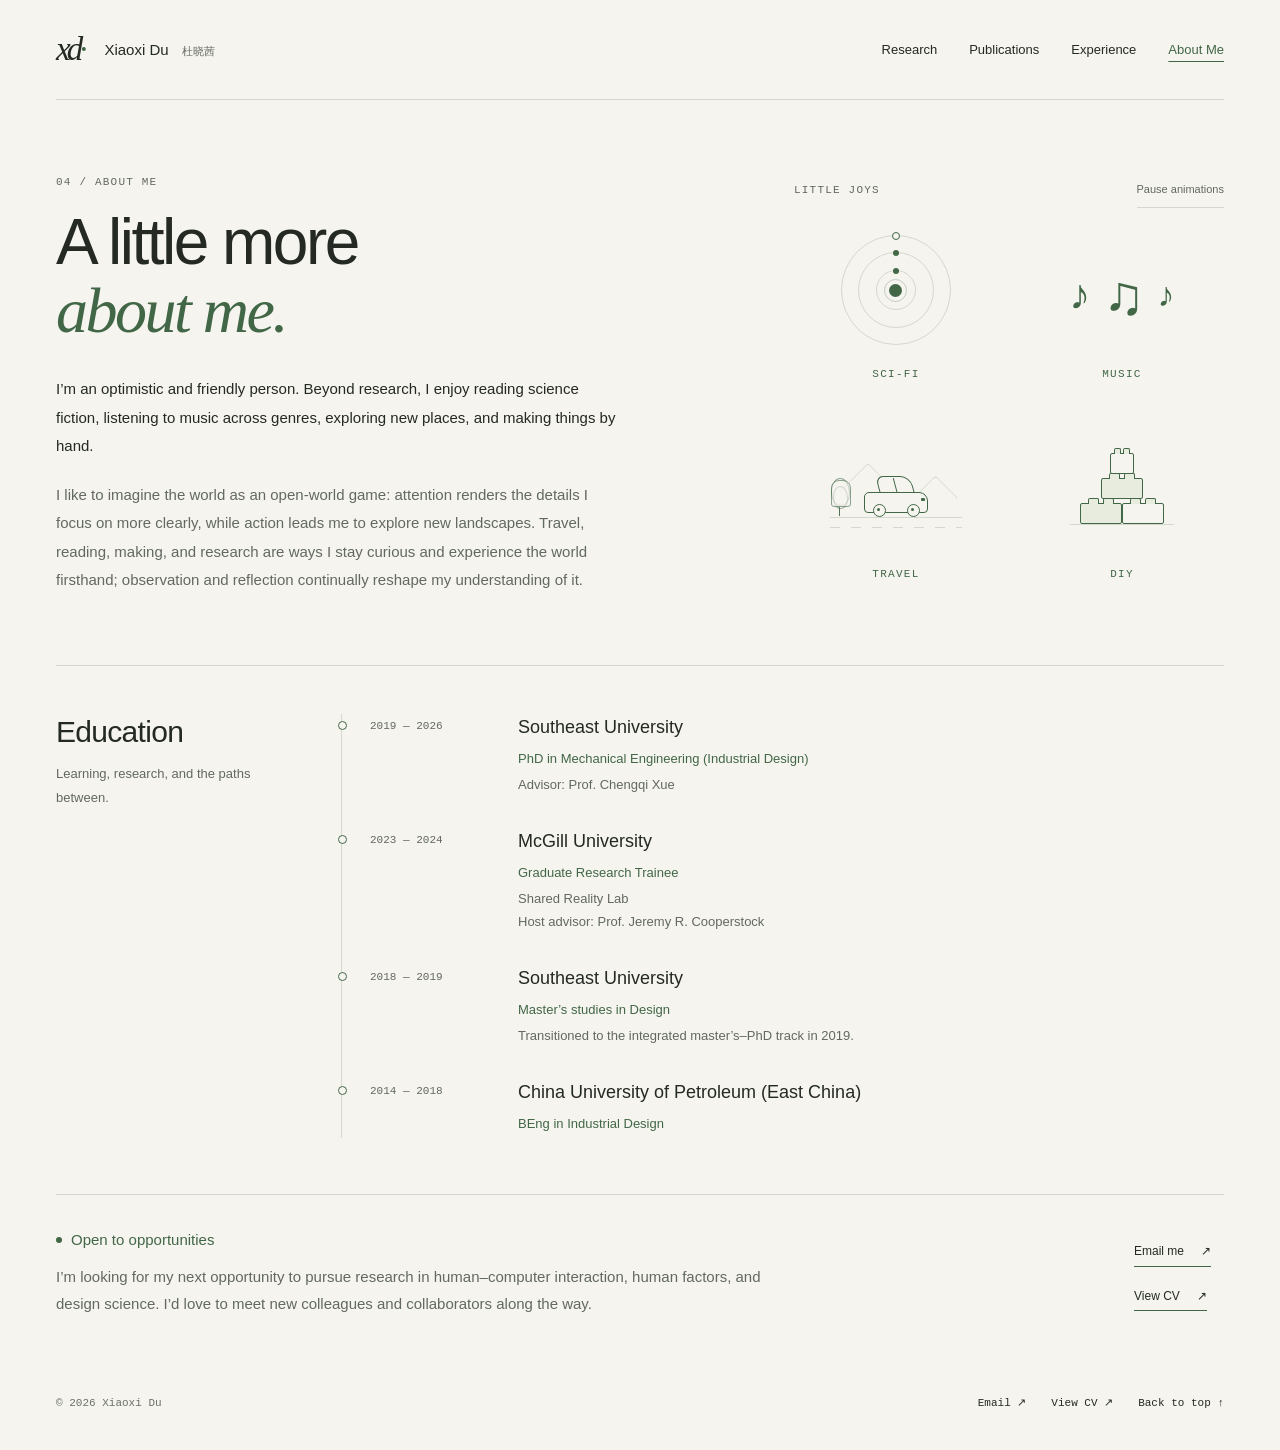
==== commit ae33b186: "Separate Research, Publications, Experience, and About pages and add five verified patent records" ====
--- a/about.html
+++ b/about.html
@@ -13,12 +13,14 @@
   <link rel="stylesheet" href="./styles.css?v=about-20261112">
   <link rel="stylesheet" href="./about.css?v=20261112">
   <script src="./about.js?v=20261112" defer></script>
+  <link rel="stylesheet" href="./pages.css?v=20261112-pages">
+  <script src="./site.js?v=20261112-pages" defer></script>
 </head>
 <body data-page="about">
   <a class="skip-link" href="#main">Skip to content</a>
   <header class="header wrap site-header">
     <a class="identity" href="./index.html" aria-label="Xiaoxi Du, home"><span class="monogram" aria-hidden="true">xd<span>·</span></span><span>Xiaoxi Du <span class="name-zh" lang="zh">杜晓茜</span></span></a>
-    <nav class="site-nav" aria-label="Main navigation"><a href="./index.html#research">Research</a><a href="./index.html#publications">Publications</a><a href="./index.html#experience">Experience</a><a href="./about.html" aria-current="page">About Me</a></nav>
+    <nav class="site-nav" aria-label="Main navigation"><a href="./index.html">Research</a><a href="./publications.html">Publications</a><a href="./experience.html">Experience</a><a href="./about.html" aria-current="page">About Me</a></nav>
   </header>
   <main id="main" class="about-page wrap">
     <div class="ab-top">
@@ -53,6 +55,6 @@
       <div class="ab-contact"><a href="mailto:duxiaoxi@seu.edu.cn">Email me <span aria-hidden="true">↗</span></a><a href="./cv.html">View CV <span aria-hidden="true">↗</span></a></div>
     </section>
   </main>
-  <footer class="footer wrap"><span>© 2026 Xiaoxi Du</span><a href="mailto:duxiaoxi@seu.edu.cn">duxiaoxi@seu.edu.cn</a><a href="#main">Back to top ↑</a></footer>
+  <footer class="footer wrap site-footer"><span>© <span data-year>2026</span> Xiaoxi Du</span><nav class="site-footer-links" aria-label="Contact and resources"><a href="mailto:duxiaoxi@seu.edu.cn">Email <span aria-hidden="true">↗</span></a><a href="./cv.html">View CV <span aria-hidden="true">↗</span></a><a href="#main">Back to top <span aria-hidden="true">↑</span></a></nav></footer>
 </body>
 </html>
--- a/pages.css
+++ b/pages.css
@@ -0,0 +1,70 @@
+/* Shared page framing and the Research / Publications sections. */
+.site-footer{gap:24px;flex-wrap:wrap;padding:30px 0;font-size:11px;line-height:1.8}
+.site-footer-links{display:flex;flex-wrap:wrap;align-items:center;gap:12px 25px}
+.site-footer-links a{padding:6px 0}
+.site-footer-links a:hover{color:var(--green)}
+.research-interests{margin:46px 0 60px}
+.research-part-heading{display:flex;flex-wrap:wrap;align-items:baseline;justify-content:space-between;gap:10px 30px;margin-bottom:24px}
+.research-part-heading h3{font-size:29px;line-height:1.3;letter-spacing:-.7px;margin:0}
+.research-part-heading>p{font-size:12px;line-height:1.8;color:var(--muted);margin:0}
+.research-interest-grid{display:grid;grid-template-columns:repeat(2,minmax(0,1fr));column-gap:64px}
+.research-interest{border-top:1px solid var(--line);padding:25px 0 28px}
+.research-interest h4{font-size:21px;font-weight:400;line-height:1.4;letter-spacing:-.3px;margin:0 0 11px}
+.research-interest p{font-size:14px;line-height:1.85;color:var(--muted);margin:0;max-width:500px}
+.research-approach-heading{padding-top:4px}
+.research-approach-heading+.research-framework{margin-top:0}
+.publications-page{padding-bottom:72px}
+.publications-hero{padding:66px 0 42px}
+.publications-hero>.eyebrow{color:var(--muted)}
+.publications-hero h1{font-size:clamp(43px,5vw,72px);line-height:1.12;letter-spacing:-2.5px;margin:18px 0 22px}
+.publications-hero h1 em{color:var(--green)}
+.publications-hero>p{font-size:15px;line-height:1.85;color:var(--muted);max-width:680px;margin:0}
+.publication-jump-links{display:flex;flex-wrap:wrap;gap:8px 26px;margin-top:26px;font-size:12px;color:var(--green)}
+.publication-jump-links a{padding:7px 0;border-bottom:1px solid var(--line)}
+.publication-jump-links a:hover{border-color:var(--green)}
+.papers-section{padding-top:30px;scroll-margin-top:20px}
+.publication-section-heading{display:flex;flex-wrap:wrap;justify-content:space-between;align-items:baseline;gap:12px;padding-bottom:24px}
+.publication-section-heading h2{font-size:32px;line-height:1.25;letter-spacing:-.8px;margin:0}
+.publication-section-heading>span{font:10px/1.8 var(--mono);letter-spacing:.25px;color:var(--muted)}
+.patents-section{padding-top:64px;scroll-margin-top:20px}
+.patent-list{border-bottom:1px solid var(--line)}
+.patent-item{display:grid;grid-template-columns:82px minmax(0,1fr);gap:26px;border-top:1px solid var(--line);padding:27px 0}
+.patent-date{font:12px/1.8 var(--mono);color:var(--muted);padding-top:3px}
+.patent-date>span{display:block;font-size:9px;letter-spacing:.7px;margin-top:3px}
+.patent-copy{min-width:0}
+.patent-copy h3{font-size:21px;line-height:1.5;font-weight:400;letter-spacing:-.25px;margin:0 0 8px;max-width:920px}
+.patent-copy h3 a:hover{color:var(--green)}
+.patent-inventors{font-size:13px;line-height:1.85;color:var(--muted);margin:0 0 8px}
+.patent-inventors strong{font-weight:600;color:var(--ink)}
+.patent-meta{display:flex;flex-wrap:wrap;gap:4px 20px;color:var(--green);font-size:11px;line-height:1.9}
+.patent-number{font-family:var(--mono);white-space:nowrap}
+.patent-link{display:inline-flex;font-size:11px;line-height:1.7;color:var(--green);margin-top:12px;padding:4px 0;border-bottom:1px solid var(--line)}
+.patent-link:hover{border-color:var(--green)}
+@media(max-width:900px){
+  .research-interest-grid{column-gap:36px}
+}
+@media(max-width:700px){
+  .site-footer{align-items:flex-start;gap:12px;padding:24px 0}
+  .site-footer-links{gap:10px 20px}
+  .research-interests{margin:36px 0 42px}
+  .research-interest-grid{grid-template-columns:1fr}
+  .research-interest{padding:22px 0}
+  .research-interest h4{font-size:21px}
+  .research-part-heading{margin-bottom:20px}
+  .research-part-heading h3{font-size:26px}
+  .publications-hero{padding:38px 0 28px}
+  .publications-hero h1{letter-spacing:-1.8px}
+  .publications-page{padding-bottom:42px}
+  .papers-section{padding-top:20px}
+  .patents-section{padding-top:44px}
+  .publication-section-heading h2{font-size:29px}
+  .patent-item{grid-template-columns:1fr;gap:10px;padding:24px 0}
+  .patent-date{display:flex;align-items:baseline;gap:12px;padding:0}
+  .patent-date>span{margin:0}
+  .patent-copy h3{font-size:21px}
+}
+@media print{
+  .site-footer,.publication-jump-links{display:none}
+  .publications-hero{padding:24px 0}
+  .patent-item{break-inside:avoid}
+}
